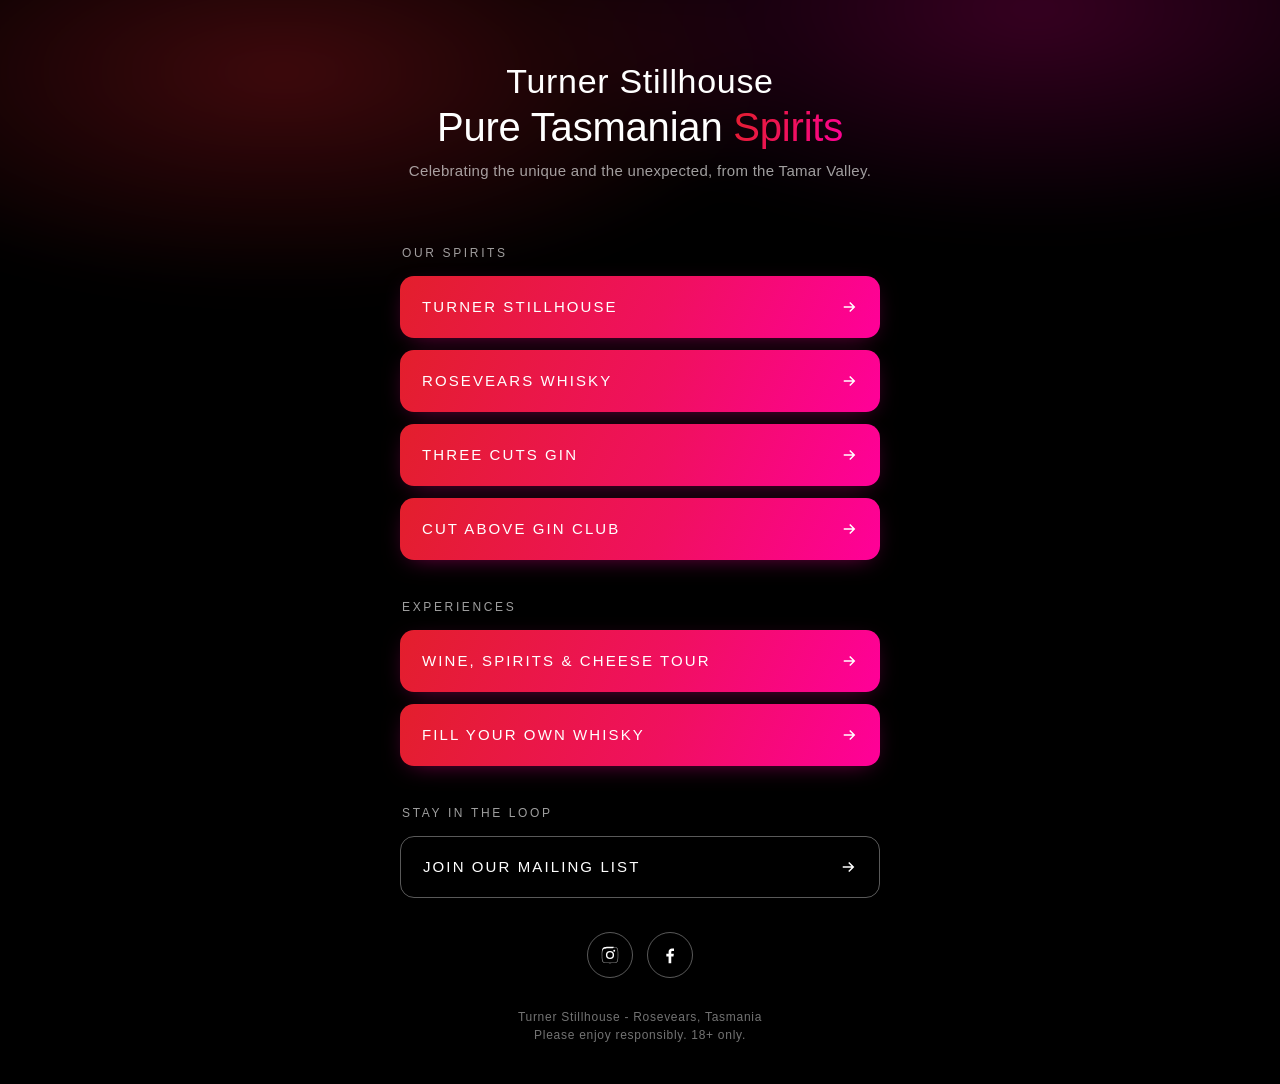
==== index.html @ d6e27c45 "Add Turner Stillhouse links page" ====
<!doctype html>
<html lang="en-AU">
<head>
<meta charset="utf-8">
<meta name="viewport" content="width=device-width, initial-scale=1, viewport-fit=cover">
<title>Turner Stillhouse | Links</title>
<meta name="description" content="Turner Stillhouse - Pure Tasmanian spirits from the Tamar Valley. Rosevears Whisky, Three Cuts Gin, experiences and upcoming events.">
<meta name="theme-color" content="#000000">
<meta property="og:title" content="Turner Stillhouse">
<meta property="og:description" content="Pure Tasmanian spirits that celebrate the unique and the unexpected.">
<link rel="icon" href="https://turnerstillhouse.com/wp-content/uploads/2025/04/logo-header.svg">
<style>
  /* Brand fonts: drop licensed files into /fonts with these names */
  @font-face { font-family: "Coolvetica"; src: local("Coolvetica"), local("Coolvetica Rg"), url("fonts/coolvetica.woff2") format("woff2"); font-weight: 400; font-display: swap; }
  @font-face { font-family: "Brandon"; src: url("fonts/brandon-regular.woff2") format("woff2"); font-weight: 400; font-display: swap; }
  @font-face { font-family: "Brandon"; src: url("fonts/brandon-medium.woff2") format("woff2"); font-weight: 500 700; font-display: swap; }

  :root {
    --black: #000000;
    --red: #e31f2c;
    --pink: #ff0099;
    --white: #ffffff;
    --muted: rgba(255,255,255,.62);
    --line: rgba(255,255,255,.14);
    --grad: linear-gradient(115deg, var(--red) 0%, #f0105f 55%, var(--pink) 100%);
    --head: "Coolvetica", "Helvetica Neue", Helvetica, Arial, sans-serif;
    --body: "Brandon", "Helvetica Neue", Arial, sans-serif;
  }
  * { box-sizing: border-box; margin: 0; padding: 0; }
  html { -webkit-text-size-adjust: 100%; }
  body {
    min-height: 100vh;
    background: var(--black);
    color: var(--white);
    font-family: var(--body);
    font-size: 16px;
    line-height: 1.5;
    -webkit-font-smoothing: antialiased;
    overflow-x: hidden;
  }
  /* soft brand glow behind the header */
  body::before {
    content: ""; position: fixed; inset: -20vh -20vw auto; height: 70vh; z-index: 0; pointer-events: none;
    background:
      radial-gradient(40% 50% at 30% 40%, rgba(227,31,44,.28), transparent 70%),
      radial-gradient(40% 50% at 72% 30%, rgba(255,0,153,.22), transparent 70%);
    filter: blur(20px);
  }
  a { color: inherit; text-decoration: none; }

  .wrap { position: relative; z-index: 1; width: 100%; max-width: 520px; margin: 0 auto; padding: 56px 20px 40px; }

  header { text-align: center; margin-bottom: 36px; }
  .logo { display: block; width: min(260px, 72%); height: auto; margin: 0 auto 28px; }
  .logo-fallback { font-family: var(--head); font-size: 34px; letter-spacing: .02em; }
  h1 {
    font-family: var(--head); font-weight: 400;
    font-size: clamp(30px, 8vw, 40px); line-height: 1.02; letter-spacing: -.005em;
  }
  h1 span { background: var(--grad); -webkit-background-clip: text; background-clip: text; color: transparent; }
  .tag { margin-top: 12px; color: var(--muted); font-size: 15px; letter-spacing: .02em; }

  .links { display: grid; gap: 12px; }

  /* Gradient buttons */
  .btn {
    position: relative; display: flex; align-items: center; justify-content: space-between; gap: 14px;
    min-height: 62px; padding: 14px 22px;
    border-radius: 14px;
    background: var(--grad);
    font-family: var(--body); font-weight: 500; font-size: 15px; letter-spacing: .14em; text-transform: uppercase;
    transition: filter .3s ease, transform .2s ease, box-shadow .3s ease;
    box-shadow: 0 6px 24px -10px rgba(255,0,153,.55);
  }
  .btn small { display: block; font-size: 12px; letter-spacing: .04em; text-transform: none; font-weight: 400; opacity: .85; margin-top: 2px; }
  .btn .arrow { flex: none; width: 18px; height: 18px; transition: transform .25s ease; }
  .btn:hover, .btn:focus-visible { filter: brightness(1.1) saturate(1.05); transform: translateY(-2px); box-shadow: 0 12px 30px -10px rgba(255,0,153,.7); }
  .btn:hover .arrow, .btn:focus-visible .arrow { transform: translateX(4px); }
  .btn:focus-visible { outline: 2px solid var(--white); outline-offset: 3px; }

  /* Outline variant for secondary links */
  .btn.ghost { background: transparent; border: 1px solid rgba(255,255,255,.35); box-shadow: none; }
  .btn.ghost:hover, .btn.ghost:focus-visible { filter: none; background: rgba(255,255,255,.06); border-color: var(--white); }

  .label { margin: 26px 2px 2px; font-size: 12px; letter-spacing: .22em; text-transform: uppercase; color: var(--muted); }

  /* Ticketed events accordion */
  .events { border-radius: 14px; border: 1px solid rgba(255,255,255,.35); overflow: hidden; background: rgba(255,255,255,.03); }
  .events summary {
    list-style: none; cursor: pointer; display: flex; align-items: center; justify-content: space-between; gap: 14px;
    min-height: 62px; padding: 14px 22px;
    font-weight: 500; font-size: 15px; letter-spacing: .14em; text-transform: uppercase;
    transition: background .25s ease;
  }
  .events summary::-webkit-details-marker { display: none; }
  .events summary:hover { background: rgba(255,255,255,.06); }
  .events summary:focus-visible { outline: 2px solid var(--white); outline-offset: -2px; }
  .count {
    display: inline-grid; place-items: center; min-width: 24px; height: 24px; padding: 0 7px; margin-left: 10px;
    border-radius: 99px; background: var(--grad); font-size: 12px; letter-spacing: 0;
  }
  .chev { flex: none; width: 18px; height: 18px; transition: transform .3s ease; }
  .events[open] .chev { transform: rotate(180deg); }
  .event-list { display: grid; gap: 10px; padding: 4px 12px 12px; }
  .event {
    display: grid; grid-template-columns: 58px 1fr auto; align-items: center; gap: 14px;
    padding: 12px; border-radius: 10px; background: rgba(255,255,255,.05);
    transition: background .25s ease, transform .2s ease;
  }
  .event:hover, .event:focus-visible { background: rgba(255,255,255,.1); transform: translateY(-1px); }
  .event:focus-visible { outline: 2px solid var(--white); outline-offset: 2px; }
  .date {
    display: grid; place-items: center; align-content: center; height: 58px; border-radius: 8px;
    background: var(--grad); text-align: center; line-height: 1;
  }
  .date b { font-family: var(--head); font-weight: 400; font-size: 24px; }
  .date i { font-style: normal; font-size: 11px; letter-spacing: .16em; text-transform: uppercase; margin-top: 4px; }
  .event h3 { font-family: var(--head); font-weight: 400; font-size: 18px; line-height: 1.15; }
  .event p { font-size: 13px; color: var(--muted); margin-top: 3px; line-height: 1.35; }
  .event .tix {
    font-size: 11px; font-weight: 500; letter-spacing: .16em; text-transform: uppercase;
    padding: 8px 12px; border-radius: 99px; border: 1px solid rgba(255,255,255,.4); white-space: nowrap;
  }
  .event:hover .tix { background: var(--white); color: var(--black); border-color: var(--white); }

  .social { display: flex; justify-content: center; gap: 14px; margin-top: 34px; }
  .social a {
    display: grid; place-items: center; width: 46px; height: 46px; border-radius: 50%;
    border: 1px solid rgba(255,255,255,.35); transition: background .25s ease, border-color .25s ease;
  }
  .social a:hover, .social a:focus-visible { background: var(--grad); border-color: transparent; }
  .social svg { width: 20px; height: 20px; fill: currentColor; }

  footer { text-align: center; margin-top: 30px; font-size: 12px; color: rgba(255,255,255,.45); letter-spacing: .06em; }

  @media (max-width: 400px) {
    .wrap { padding: 44px 16px 32px; }
    .btn, .events summary { padding: 14px 18px; font-size: 14px; letter-spacing: .12em; }
    .event { grid-template-columns: 52px 1fr; }
    .date { height: 52px; }
    .event .tix { grid-column: 2; justify-self: start; padding: 6px 10px; }
  }
  @media (prefers-reduced-motion: reduce) { * { transition: none !important; } }
</style>
</head>
<body>
<main class="wrap">

  <header>
    <img class="logo" src="https://turnerstillhouse.com/wp-content/uploads/2025/04/logo-header.svg" alt="Turner Stillhouse"
         onerror="this.outerHTML='<div class=&quot;logo-fallback&quot;>Turner Stillhouse</div>'">
    <h1>Pure Tasmanian <span>Spirits</span></h1>
    <p class="tag">Celebrating the unique and the unexpected, from the Tamar Valley.</p>
  </header>

  <nav class="links" aria-label="Turner Stillhouse links">

    <!-- TICKETED EVENTS: add/remove events here. Each hides automatically once its "data-end" time has passed. -->
    <details class="events" id="events">
      <summary>
        <span>Ticketed Events<span class="count" id="event-count">0</span></span>
        <svg class="chev" viewBox="0 0 24 24" fill="none" stroke="currentColor" stroke-width="2" aria-hidden="true"><path d="M6 9l6 6 6-6"/></svg>
      </summary>
      <div class="event-list" id="event-list">

        <a class="event" data-end="2026-11-13T18:30:00+11:00" target="_blank" rel="noopener"
           href="https://www.eventbrite.com.au/e/rosevears-whisky-tasting-cocktails-backspace-bar-melbourne-tickets-2004274150939">
          <span class="date"><b>13</b><i>Nov</i></span>
          <span><h3>Rosevears Whisky Tasting &amp; Cocktails</h3><p>Backspace Bar, Melbourne - 5pm</p></span>
          <span class="tix">Tickets</span>
        </a>

        <a class="event" data-end="2026-11-14T18:30:00+11:00" target="_blank" rel="noopener"
           href="https://tamarvalleywine.com.au/taste-the-tamar">
          <span class="date"><b>14</b><i>Nov</i></span>
          <span><h3>Taste the Tamar</h3><p>Exeter Showgrounds, TAS - 11:30am</p></span>
          <span class="tix">Tickets</span>
        </a>

        <a class="event" data-end="2026-11-15T23:59:00+11:00" target="_blank" rel="noopener"
           href="https://whiskyabbey.au">
          <span class="date"><b>14</b><i>Nov</i></span>
          <span><h3>Whisky Abbey 2026</h3><p>The Timber Yard, Port Melbourne - 14 to 15 Nov</p></span>
          <span class="tix">Tickets</span>
        </a>

        <a class="event" data-end="2026-11-21T21:30:00+11:00" target="_blank" rel="noopener"
           href="https://www.eventbrite.com.au/e/tamar-ridge-x-turner-stillhouse-tickets-2003746611053?utm_id=97760_v0_s00_e0_tv3">
          <span class="date"><b>21</b><i>Nov</i></span>
          <span><h3>Tamar Ridge x Turner Stillhouse Dinner</h3><p>Tamar Ridge Cellar Door, Rosevears - 6pm</p></span>
          <span class="tix">Tickets</span>
        </a>

      </div>
    </details>

    <p class="label">Our Spirits</p>
    <a class="btn" href="https://turnerstillhouse.com/" target="_blank" rel="noopener">
      <span>Turner Stillhouse</span>
      <svg class="arrow" viewBox="0 0 24 24" fill="none" stroke="currentColor" stroke-width="2" aria-hidden="true"><path d="M5 12h14M13 6l6 6-6 6"/></svg>
    </a>
    <a class="btn" href="https://turnerstillhouse.com/our-spirits/rosevears/" target="_blank" rel="noopener">
      <span>Rosevears Whisky</span>
      <svg class="arrow" viewBox="0 0 24 24" fill="none" stroke="currentColor" stroke-width="2" aria-hidden="true"><path d="M5 12h14M13 6l6 6-6 6"/></svg>
    </a>
    <a class="btn" href="https://turnerstillhouse.com/our-spirits/three-cuts-gin-vodka/" target="_blank" rel="noopener">
      <span>Three Cuts Gin</span>
      <svg class="arrow" viewBox="0 0 24 24" fill="none" stroke="currentColor" stroke-width="2" aria-hidden="true"><path d="M5 12h14M13 6l6 6-6 6"/></svg>
    </a>
    <a class="btn" href="https://turnerstillhouse.com/cut-above-gin-club/" target="_blank" rel="noopener">
      <span>Cut Above Gin Club</span>
      <svg class="arrow" viewBox="0 0 24 24" fill="none" stroke="currentColor" stroke-width="2" aria-hidden="true"><path d="M5 12h14M13 6l6 6-6 6"/></svg>
    </a>

    <p class="label">Experiences</p>
    <a class="btn" href="https://tamarridge.rezdy.com/596770/wine-spirit-cheese-tour" target="_blank" rel="noopener">
      <span>Wine, Spirits &amp; Cheese Tour</span>
      <svg class="arrow" viewBox="0 0 24 24" fill="none" stroke="currentColor" stroke-width="2" aria-hidden="true"><path d="M5 12h14M13 6l6 6-6 6"/></svg>
    </a>
    <a class="btn" href="https://turnerstillhouse.com/shop/experience/fill-your-own-whisky-experience/" target="_blank" rel="noopener">
      <span>Fill Your Own Whisky</span>
      <svg class="arrow" viewBox="0 0 24 24" fill="none" stroke="currentColor" stroke-width="2" aria-hidden="true"><path d="M5 12h14M13 6l6 6-6 6"/></svg>
    </a>

    <p class="label">Stay in the Loop</p>
    <a class="btn ghost" href="https://turnerstillhouse.com/subscribe-2/" target="_blank" rel="noopener">
      <span>Join our Mailing List</span>
      <svg class="arrow" viewBox="0 0 24 24" fill="none" stroke="currentColor" stroke-width="2" aria-hidden="true"><path d="M5 12h14M13 6l6 6-6 6"/></svg>
    </a>
  </nav>

  <div class="social">
    <a href="https://www.instagram.com/turnerstillhouse" target="_blank" rel="noopener" aria-label="Instagram">
      <svg viewBox="0 0 24 24" aria-hidden="true"><path d="M12 2.2c3.2 0 3.6 0 4.8.1 1.2.1 1.8.2 2.2.4.6.2 1 .5 1.4.9.4.4.7.8.9 1.4.2.4.4 1 .4 2.2.1 1.3.1 1.6.1 4.8s0 3.6-.1 4.8c-.1 1.2-.2 1.8-.4 2.2-.2.6-.5 1-.9 1.4-.4.4-.8.7-1.4.9-.4.2-1 .4-2.2.4-1.3.1-1.6.1-4.8.1s-3.6 0-4.8-.1c-1.2-.1-1.8-.2-2.2-.4-.6-.2-1-.5-1.4-.9-.4-.4-.7-.8-.9-1.4-.2-.4-.4-1-.4-2.2C2.2 15.6 2.2 15.2 2.2 12s0-3.6.1-4.8c.1-1.2.2-1.8.4-2.2.2-.6.5-1 .9-1.4.4-.4.8-.7 1.4-.9.4-.2 1-.4 2.2-.4C8.4 2.2 8.8 2.2 12 2.2zm0 1.8c-3.1 0-3.5 0-4.7.1-1.1.1-1.7.2-2.1.4-.5.2-.9.4-1.3.8-.4.4-.6.8-.8 1.3-.2.4-.3 1-.4 2.1C2.6 9.9 2.6 10.3 2.6 12s0 3.5.1 4.7c.1 1.1.2 1.7.4 2.1.2.5.4.9.8 1.3.4.4.8.6 1.3.8.4.2 1 .3 2.1.4 1.2.1 1.6.1 4.7.1s3.5 0 4.7-.1c1.1-.1 1.7-.2 2.1-.4.5-.2.9-.4 1.3-.8.4-.4.6-.8.8-1.3.2-.4.3-1 .4-2.1.1-1.2.1-1.6.1-4.7s0-3.5-.1-4.7c-.1-1.1-.2-1.7-.4-2.1-.2-.5-.4-.9-.8-1.3-.4-.4-.8-.6-1.3-.8-.4-.2-1-.3-2.1-.4C15.5 4 15.1 4 12 4zm0 3.1a4.9 4.9 0 110 9.8 4.9 4.9 0 010-9.8zm0 8.1a3.2 3.2 0 100-6.4 3.2 3.2 0 000 6.4zm6.2-8.3a1.1 1.1 0 11-2.3 0 1.1 1.1 0 012.3 0z"/></svg>
    </a>
    <a href="https://www.facebook.com/turnerstillhouse" target="_blank" rel="noopener" aria-label="Facebook">
      <svg viewBox="0 0 24 24" aria-hidden="true"><path d="M13.5 21.9v-8.1h2.7l.4-3.2h-3.1V8.6c0-.9.3-1.5 1.6-1.5h1.7V4.2c-.3 0-1.3-.1-2.4-.1-2.4 0-4.1 1.5-4.1 4.2v2.3H7.6v3.2h2.7v8.1h3.2z"/></svg>
    </a>
  </div>

  <footer>Turner Stillhouse - Rosevears, Tasmania<br>Please enjoy responsibly. 18+ only.</footer>
</main>

<script>
  // Hide events once they've finished; hide the whole accordion if nothing is upcoming.
  (function () {
    var now = Date.now();
    var list = document.getElementById('event-list');
    var events = Array.prototype.slice.call(list.querySelectorAll('.event'));
    var live = events.filter(function (el) {
      var end = Date.parse(el.getAttribute('data-end'));
      if (!isNaN(end) && end < now) { el.remove(); return false; }
      return true;
    });
    live.sort(function (a, b) { return Date.parse(a.dataset.end) - Date.parse(b.dataset.end); })
        .forEach(function (el) { list.appendChild(el); });
    document.getElementById('event-count').textContent = live.length;
    if (!live.length) document.getElementById('events').remove();
  })();
</script>
</body>
</html>
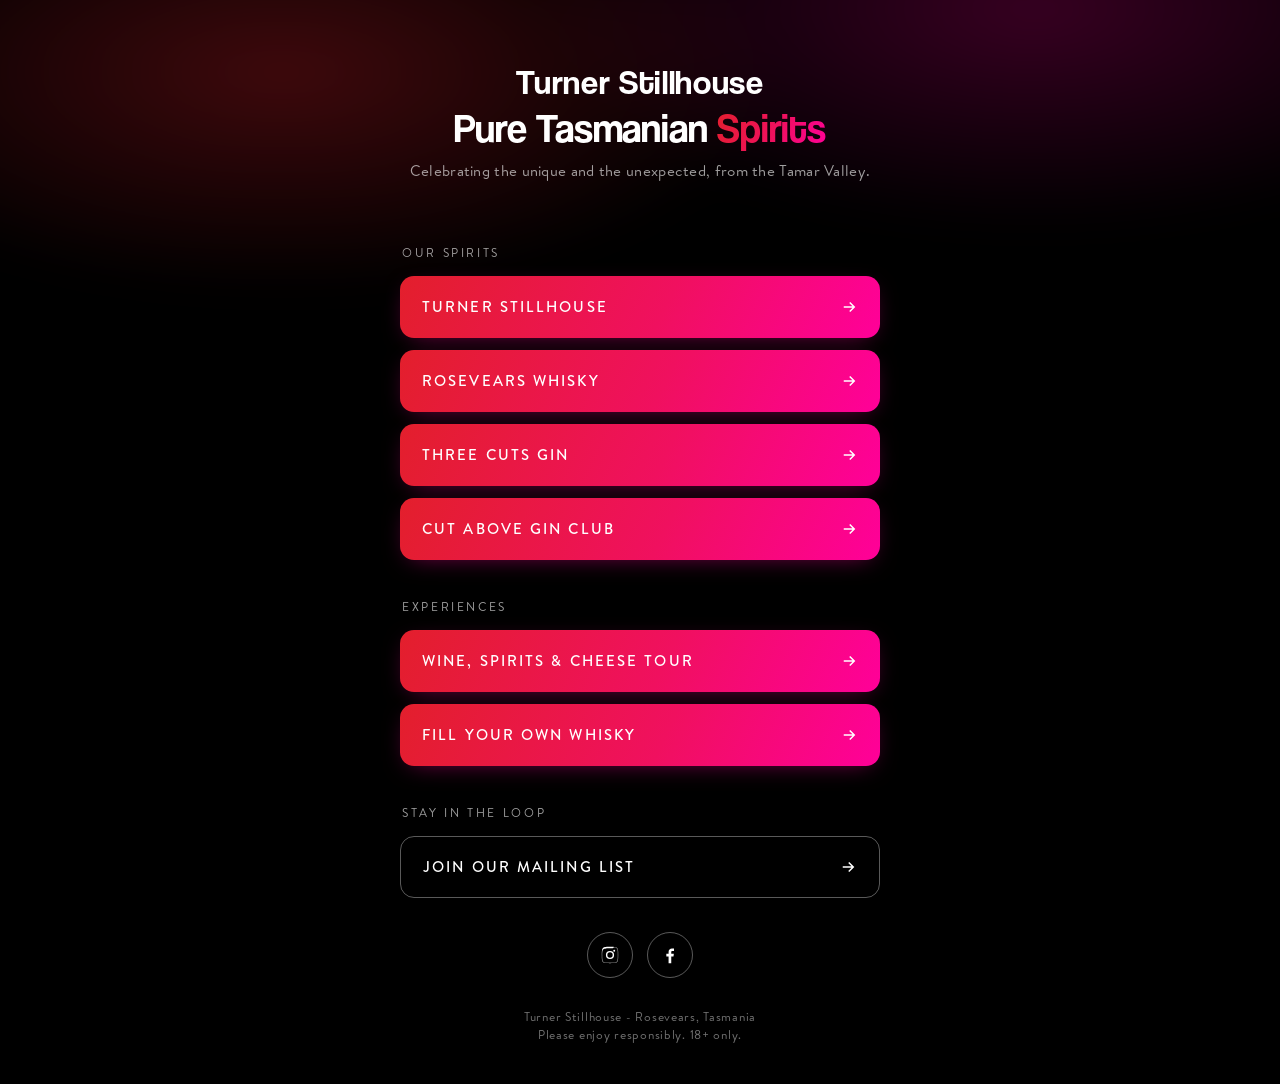
==== commit aba3d98d: "Add Black Friday Spend & Save section" ====
--- a/index.html
+++ b/index.html
@@ -123,6 +123,27 @@
   }
   .event:hover .tix { background: var(--white); color: var(--black); border-color: var(--white); }
 
+  /* Promo box (date-limited) */
+  .promo { border-radius: 14px; border: 1px solid rgba(255,255,255,.35); background: rgba(255,255,255,.03); padding: 24px 22px 22px; }
+  .promo[hidden] { display: none; }
+  .promo .kicker { font-size: 12px; letter-spacing: .22em; text-transform: uppercase; color: var(--muted); }
+  .promo h2 { font-family: var(--head); font-weight: 400; font-size: clamp(30px, 8vw, 38px); line-height: 1; margin-top: 8px; }
+  .promo h2 span { background: var(--grad); -webkit-background-clip: text; background-clip: text; color: transparent; }
+  .promo .lede { margin-top: 10px; font-size: 15px; color: rgba(255,255,255,.85); }
+  .tiers { list-style: none; display: grid; gap: 8px; margin-top: 16px; }
+  .tiers li { display: flex; align-items: center; justify-content: space-between; gap: 12px; padding: 12px 14px; border-radius: 10px; background: rgba(255,255,255,.05); font-size: 15px; letter-spacing: .04em; }
+  .tiers li b { font-family: var(--head); font-weight: 400; font-size: 22px; line-height: 1; background: var(--grad); -webkit-background-clip: text; background-clip: text; color: transparent; }
+  .promo .note { margin-top: 12px; font-size: 14px; }
+  .code { display: flex; align-items: center; justify-content: space-between; gap: 12px; margin-top: 16px; padding: 10px 10px 10px 16px; border-radius: 10px; border: 1px dashed rgba(255,255,255,.45); }
+  .code span { font-size: 12px; letter-spacing: .18em; text-transform: uppercase; color: var(--muted); }
+  .code strong { display: block; font-family: var(--head); font-weight: 400; font-size: 24px; letter-spacing: .06em; color: var(--white); }
+  .copy { flex: none; cursor: pointer; border: 0; border-radius: 99px; padding: 10px 16px; background: var(--white); color: var(--black); font-family: var(--body); font-weight: 500; font-size: 12px; letter-spacing: .16em; text-transform: uppercase; transition: filter .2s ease; }
+  .copy:hover { filter: brightness(.9); }
+  .copy:focus-visible { outline: 2px solid var(--white); outline-offset: 3px; }
+  .promo .btn { margin-top: 14px; }
+  .promo .fine { margin-top: 14px; font-size: 12px; line-height: 1.45; color: rgba(255,255,255,.5); }
+  .promo .sign { margin-top: 12px; font-size: 14px; font-style: italic; color: rgba(255,255,255,.75); }
+
   .social { display: flex; justify-content: center; gap: 14px; margin-top: 34px; }
   .social a {
     display: grid; place-items: center; width: 46px; height: 46px; border-radius: 50%;
@@ -193,6 +214,29 @@
 
       </div>
     </details>
+
+    <!-- BLACK FRIDAY: shows from data-start, hides after data-end (Melbourne/Hobart time) -->
+    <section class="promo" id="promo-bf" data-start="2026-11-12T09:00:00+11:00" data-end="2026-11-30T23:59:59+11:00" hidden aria-labelledby="bf-title">
+      <p class="kicker">Black Friday</p>
+      <h2 id="bf-title">Spend &amp; <span>Save</span></h2>
+      <p class="lede">Spend more, save more on Three Cuts Gin, Rosevears Whisky, gifts and merch:</p>
+      <ul class="tiers">
+        <li>Spend $100 <b>15% off</b></li>
+        <li>Spend $200 <b>20% off</b></li>
+        <li>Spend $300 <b>25% off</b></li>
+      </ul>
+      <p class="note">Free delivery on all orders over $100.</p>
+      <div class="code">
+        <div><span>Use code at checkout</span><strong>BLK2026</strong></div>
+        <button class="copy" type="button" data-code="BLK2026">Copy</button>
+      </div>
+      <a class="btn" href="https://turnerstillhouse.com/shop/" target="_blank" rel="noopener">
+        <span>Shop the Sale</span>
+        <svg class="arrow" viewBox="0 0 24 24" fill="none" stroke="currentColor" stroke-width="2" aria-hidden="true"><path d="M5 12h14M13 6l6 6-6 6"/></svg>
+      </a>
+      <p class="fine">Excludes Rosevears Single Apera Cask Matured Single Malt, Gin Club Membership, Gift Cards, and Tours &amp; Tastings.</p>
+      <p class="sign">Grain to glass, Tamar Valley made, now with a little extra incentive to stock the bar.</p>
+    </section>
 
     <p class="label">Our Spirits</p>
     <a class="btn" href="https://turnerstillhouse.com/" target="_blank" rel="noopener">
@@ -258,5 +302,21 @@
     if (!live.length) document.getElementById('events').remove();
   })();
 </script>
+<script>
+  // Date-limited promos: show between data-start and data-end.
+  (function () {
+    var now = Date.now();
+    document.querySelectorAll('.promo[data-start]').forEach(function (el) {
+      var start = Date.parse(el.dataset.start), end = Date.parse(el.dataset.end);
+      if (now >= start && now <= end) el.hidden = false; else el.remove();
+    });
+    document.querySelectorAll('.copy').forEach(function (b) {
+      b.addEventListener('click', function () {
+        var done = function () { b.textContent = 'Copied'; setTimeout(function () { b.textContent = 'Copy'; }, 1800); };
+        if (navigator.clipboard) navigator.clipboard.writeText(b.dataset.code).then(done, done); else done();
+      });
+    });
+  })();
+</script>
 </body>
 </html>
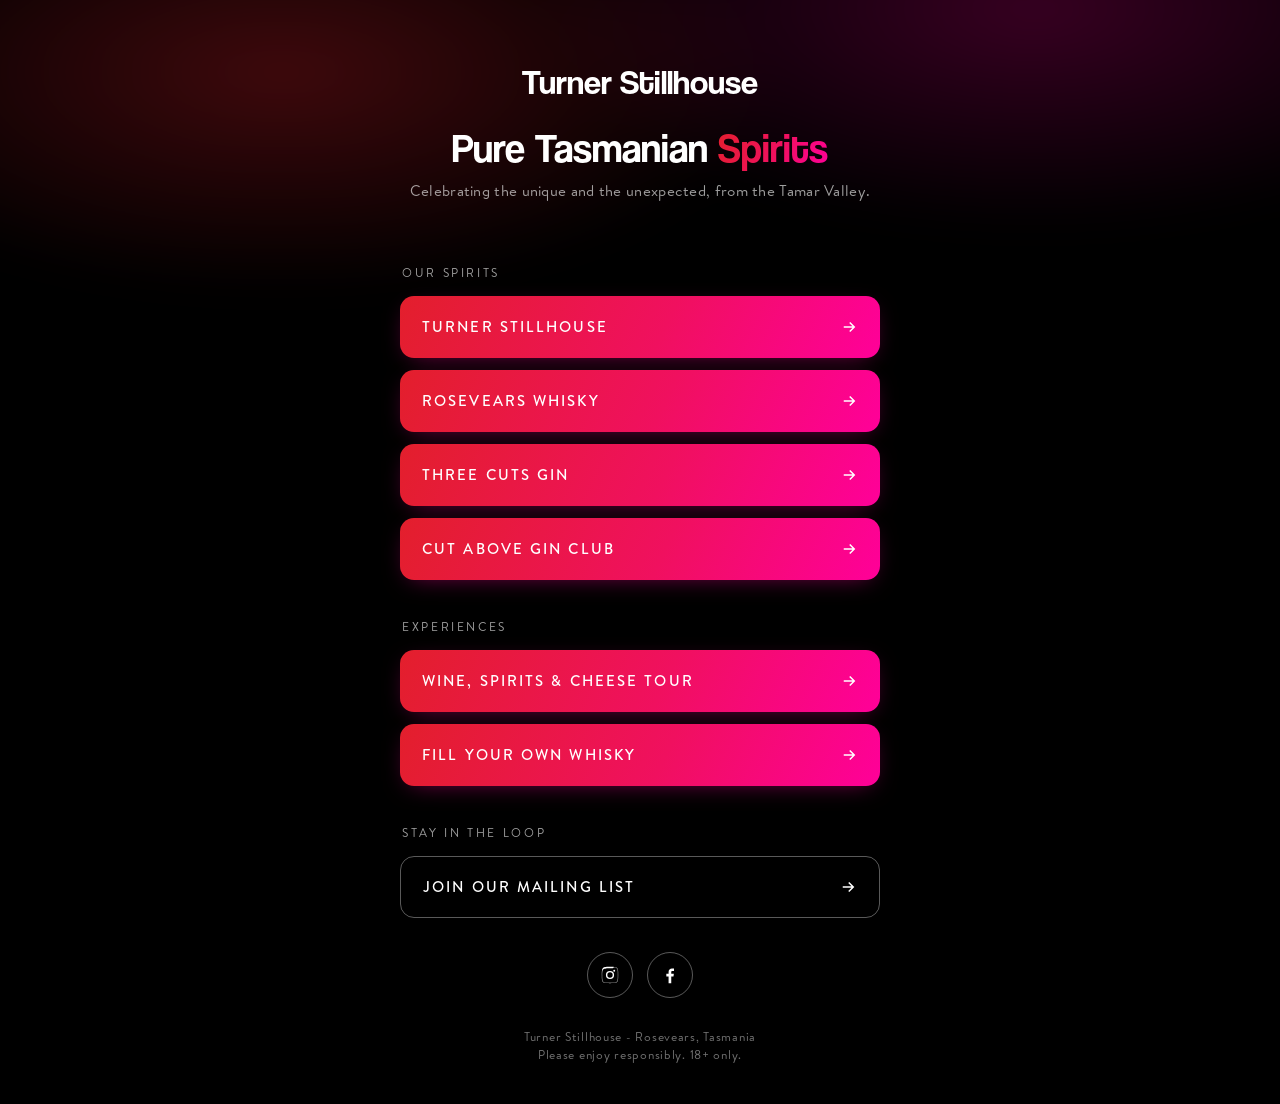
==== commit e6774759: "Main page uses shared events and promos" ====
--- a/index.html
+++ b/index.html
@@ -9,314 +9,67 @@
 <meta property="og:title" content="Turner Stillhouse">
 <meta property="og:description" content="Pure Tasmanian spirits that celebrate the unique and the unexpected.">
 <link rel="icon" href="https://turnerstillhouse.com/wp-content/uploads/2025/04/logo-header.svg">
+<link rel="stylesheet" href="shared/hub.css">
 <style>
-  /* Brand fonts: drop licensed files into /fonts with these names */
   @font-face { font-family: "Coolvetica"; src: local("Coolvetica"), local("Coolvetica Rg"), url("fonts/coolvetica.woff2") format("woff2"); font-weight: 400; font-display: swap; }
   @font-face { font-family: "Brandon"; src: url("fonts/brandon-regular.woff2") format("woff2"); font-weight: 400; font-display: swap; }
   @font-face { font-family: "Brandon"; src: url("fonts/brandon-medium.woff2") format("woff2"); font-weight: 500 700; font-display: swap; }
-
   :root {
-    --black: #000000;
-    --red: #e31f2c;
-    --pink: #ff0099;
-    --white: #ffffff;
+    --bg: #000000; --fg: #ffffff;
     --muted: rgba(255,255,255,.62);
-    --line: rgba(255,255,255,.14);
-    --grad: linear-gradient(115deg, var(--red) 0%, #f0105f 55%, var(--pink) 100%);
+    --line: rgba(255,255,255,.35);
+    --card: rgba(255,255,255,.05); --card-hover: rgba(255,255,255,.1);
+    --grad: linear-gradient(115deg, #e31f2c 0%, #f0105f 55%, #ff0099 100%);
+    --accent-grad: var(--grad);
+    --btn-fg: #ffffff; --btn-shadow: 0 6px 24px -10px rgba(255,0,153,.55);
+    --chip-bg: var(--grad); --chip-fg: #ffffff;
     --head: "Coolvetica", "Helvetica Neue", Helvetica, Arial, sans-serif;
     --body: "Brandon", "Helvetica Neue", Arial, sans-serif;
   }
-  * { box-sizing: border-box; margin: 0; padding: 0; }
-  html { -webkit-text-size-adjust: 100%; }
-  body {
-    min-height: 100vh;
-    background: var(--black);
-    color: var(--white);
-    font-family: var(--body);
-    font-size: 16px;
-    line-height: 1.5;
-    -webkit-font-smoothing: antialiased;
-    overflow-x: hidden;
-  }
-  /* soft brand glow behind the header */
   body::before {
     content: ""; position: fixed; inset: -20vh -20vw auto; height: 70vh; z-index: 0; pointer-events: none;
-    background:
-      radial-gradient(40% 50% at 30% 40%, rgba(227,31,44,.28), transparent 70%),
-      radial-gradient(40% 50% at 72% 30%, rgba(255,0,153,.22), transparent 70%);
+    background: radial-gradient(40% 50% at 30% 40%, rgba(227,31,44,.28), transparent 70%), radial-gradient(40% 50% at 72% 30%, rgba(255,0,153,.22), transparent 70%);
     filter: blur(20px);
   }
-  a { color: inherit; text-decoration: none; }
-
-  .wrap { position: relative; z-index: 1; width: 100%; max-width: 520px; margin: 0 auto; padding: 56px 20px 40px; }
-
-  header { text-align: center; margin-bottom: 36px; }
-  .logo { display: block; width: min(260px, 72%); height: auto; margin: 0 auto 28px; }
-  .logo-fallback { font-family: var(--head); font-size: 34px; letter-spacing: .02em; }
-  h1 {
-    font-family: var(--head); font-weight: 400;
-    font-size: clamp(30px, 8vw, 40px); line-height: 1.02; letter-spacing: -.005em;
-  }
-  h1 span { background: var(--grad); -webkit-background-clip: text; background-clip: text; color: transparent; }
-  .tag { margin-top: 12px; color: var(--muted); font-size: 15px; letter-spacing: .02em; }
-
-  .links { display: grid; gap: 12px; }
-
-  /* Gradient buttons */
-  .btn {
-    position: relative; display: flex; align-items: center; justify-content: space-between; gap: 14px;
-    min-height: 62px; padding: 14px 22px;
-    border-radius: 14px;
-    background: var(--grad);
-    font-family: var(--body); font-weight: 500; font-size: 15px; letter-spacing: .14em; text-transform: uppercase;
-    transition: filter .3s ease, transform .2s ease, box-shadow .3s ease;
-    box-shadow: 0 6px 24px -10px rgba(255,0,153,.55);
-  }
-  .btn small { display: block; font-size: 12px; letter-spacing: .04em; text-transform: none; font-weight: 400; opacity: .85; margin-top: 2px; }
-  .btn .arrow { flex: none; width: 18px; height: 18px; transition: transform .25s ease; }
-  .btn:hover, .btn:focus-visible { filter: brightness(1.1) saturate(1.05); transform: translateY(-2px); box-shadow: 0 12px 30px -10px rgba(255,0,153,.7); }
-  .btn:hover .arrow, .btn:focus-visible .arrow { transform: translateX(4px); }
-  .btn:focus-visible { outline: 2px solid var(--white); outline-offset: 3px; }
-
-  /* Outline variant for secondary links */
-  .btn.ghost { background: transparent; border: 1px solid rgba(255,255,255,.35); box-shadow: none; }
-  .btn.ghost:hover, .btn.ghost:focus-visible { filter: none; background: rgba(255,255,255,.06); border-color: var(--white); }
-
-  .label { margin: 26px 2px 2px; font-size: 12px; letter-spacing: .22em; text-transform: uppercase; color: var(--muted); }
-
-  /* Ticketed events accordion */
-  .events { border-radius: 14px; border: 1px solid rgba(255,255,255,.35); overflow: hidden; background: rgba(255,255,255,.03); }
-  .events summary {
-    list-style: none; cursor: pointer; display: flex; align-items: center; justify-content: space-between; gap: 14px;
-    min-height: 62px; padding: 14px 22px;
-    font-weight: 500; font-size: 15px; letter-spacing: .14em; text-transform: uppercase;
-    transition: background .25s ease;
-  }
-  .events summary::-webkit-details-marker { display: none; }
-  .events summary:hover { background: rgba(255,255,255,.06); }
-  .events summary:focus-visible { outline: 2px solid var(--white); outline-offset: -2px; }
-  .count {
-    display: inline-grid; place-items: center; min-width: 24px; height: 24px; padding: 0 7px; margin-left: 10px;
-    border-radius: 99px; background: var(--grad); font-size: 12px; letter-spacing: 0;
-  }
-  .chev { flex: none; width: 18px; height: 18px; transition: transform .3s ease; }
-  .events[open] .chev { transform: rotate(180deg); }
-  .event-list { display: grid; gap: 10px; padding: 4px 12px 12px; }
-  .event {
-    display: grid; grid-template-columns: 58px 1fr auto; align-items: center; gap: 14px;
-    padding: 12px; border-radius: 10px; background: rgba(255,255,255,.05);
-    transition: background .25s ease, transform .2s ease;
-  }
-  .event:hover, .event:focus-visible { background: rgba(255,255,255,.1); transform: translateY(-1px); }
-  .event:focus-visible { outline: 2px solid var(--white); outline-offset: 2px; }
-  .date {
-    display: grid; place-items: center; align-content: center; height: 58px; border-radius: 8px;
-    background: var(--grad); text-align: center; line-height: 1;
-  }
-  .date b { font-family: var(--head); font-weight: 400; font-size: 24px; }
-  .date i { font-style: normal; font-size: 11px; letter-spacing: .16em; text-transform: uppercase; margin-top: 4px; }
-  .event h3 { font-family: var(--head); font-weight: 400; font-size: 18px; line-height: 1.15; }
-  .event p { font-size: 13px; color: var(--muted); margin-top: 3px; line-height: 1.35; }
-  .event .tix {
-    font-size: 11px; font-weight: 500; letter-spacing: .16em; text-transform: uppercase;
-    padding: 8px 12px; border-radius: 99px; border: 1px solid rgba(255,255,255,.4); white-space: nowrap;
-  }
-  .event:hover .tix { background: var(--white); color: var(--black); border-color: var(--white); }
-
-  /* Promo box (date-limited) */
-  .promo { border-radius: 14px; border: 1px solid rgba(255,255,255,.35); background: rgba(255,255,255,.03); padding: 24px 22px 22px; }
-  .promo[hidden] { display: none; }
-  .promo .kicker { font-size: 12px; letter-spacing: .22em; text-transform: uppercase; color: var(--muted); }
-  .promo h2 { font-family: var(--head); font-weight: 400; font-size: clamp(30px, 8vw, 38px); line-height: 1; margin-top: 8px; }
-  .promo h2 span { background: var(--grad); -webkit-background-clip: text; background-clip: text; color: transparent; }
-  .promo .lede { margin-top: 10px; font-size: 15px; color: rgba(255,255,255,.85); }
-  .tiers { list-style: none; display: grid; gap: 8px; margin-top: 16px; }
-  .tiers li { display: flex; align-items: center; justify-content: space-between; gap: 12px; padding: 12px 14px; border-radius: 10px; background: rgba(255,255,255,.05); font-size: 15px; letter-spacing: .04em; }
-  .tiers li b { font-family: var(--head); font-weight: 400; font-size: 22px; line-height: 1; background: var(--grad); -webkit-background-clip: text; background-clip: text; color: transparent; }
-  .promo .note { margin-top: 12px; font-size: 14px; }
-  .code { display: flex; align-items: center; justify-content: space-between; gap: 12px; margin-top: 16px; padding: 10px 10px 10px 16px; border-radius: 10px; border: 1px dashed rgba(255,255,255,.45); }
-  .code span { font-size: 12px; letter-spacing: .18em; text-transform: uppercase; color: var(--muted); }
-  .code strong { display: block; font-family: var(--head); font-weight: 400; font-size: 24px; letter-spacing: .06em; color: var(--white); }
-  .copy { flex: none; cursor: pointer; border: 0; border-radius: 99px; padding: 10px 16px; background: var(--white); color: var(--black); font-family: var(--body); font-weight: 500; font-size: 12px; letter-spacing: .16em; text-transform: uppercase; transition: filter .2s ease; }
-  .copy:hover { filter: brightness(.9); }
-  .copy:focus-visible { outline: 2px solid var(--white); outline-offset: 3px; }
-  .promo .btn { margin-top: 14px; }
-  .promo .fine { margin-top: 14px; font-size: 12px; line-height: 1.45; color: rgba(255,255,255,.5); }
-  .promo .sign { margin-top: 12px; font-size: 14px; font-style: italic; color: rgba(255,255,255,.75); }
-
-  .social { display: flex; justify-content: center; gap: 14px; margin-top: 34px; }
-  .social a {
-    display: grid; place-items: center; width: 46px; height: 46px; border-radius: 50%;
-    border: 1px solid rgba(255,255,255,.35); transition: background .25s ease, border-color .25s ease;
-  }
-  .social a:hover, .social a:focus-visible { background: var(--grad); border-color: transparent; }
-  .social svg { width: 20px; height: 20px; fill: currentColor; }
-
-  footer { text-align: center; margin-top: 30px; font-size: 12px; color: rgba(255,255,255,.45); letter-spacing: .06em; }
-
-  @media (max-width: 400px) {
-    .wrap { padding: 44px 16px 32px; }
-    .btn, .events summary { padding: 14px 18px; font-size: 14px; letter-spacing: .12em; }
-    .event { grid-template-columns: 52px 1fr; }
-    .date { height: 52px; }
-    .event .tix { grid-column: 2; justify-self: start; padding: 6px 10px; }
-  }
-  @media (prefers-reduced-motion: reduce) { * { transition: none !important; } }
+  .logo { width: min(260px, 72%); }
+  footer { color: rgba(255,255,255,.45); }
 </style>
 </head>
 <body>
 <main class="wrap">
-
   <header>
     <img class="logo" src="https://turnerstillhouse.com/wp-content/uploads/2025/04/logo-header.svg" alt="Turner Stillhouse"
          onerror="this.outerHTML='<div class=&quot;logo-fallback&quot;>Turner Stillhouse</div>'">
-    <h1>Pure Tasmanian <span>Spirits</span></h1>
+    <h1>Pure Tasmanian <span class="hl">Spirits</span></h1>
     <p class="tag">Celebrating the unique and the unexpected, from the Tamar Valley.</p>
   </header>
 
   <nav class="links" aria-label="Turner Stillhouse links">
-
-    <!-- TICKETED EVENTS: add/remove events here. Each hides automatically once its "data-end" time has passed. -->
-    <details class="events" id="events">
-      <summary>
-        <span>Ticketed Events<span class="count" id="event-count">0</span></span>
-        <svg class="chev" viewBox="0 0 24 24" fill="none" stroke="currentColor" stroke-width="2" aria-hidden="true"><path d="M6 9l6 6 6-6"/></svg>
-      </summary>
-      <div class="event-list" id="event-list">
-
-        <a class="event" data-end="2026-11-13T18:30:00+11:00" target="_blank" rel="noopener"
-           href="https://www.eventbrite.com.au/e/rosevears-whisky-tasting-cocktails-backspace-bar-melbourne-tickets-2004274150939">
-          <span class="date"><b>13</b><i>Nov</i></span>
-          <span><h3>Rosevears Whisky Tasting &amp; Cocktails</h3><p>Backspace Bar, Melbourne - 5pm</p></span>
-          <span class="tix">Tickets</span>
-        </a>
-
-        <a class="event" data-end="2026-11-14T18:30:00+11:00" target="_blank" rel="noopener"
-           href="https://tamarvalleywine.com.au/taste-the-tamar">
-          <span class="date"><b>14</b><i>Nov</i></span>
-          <span><h3>Taste the Tamar</h3><p>Exeter Showgrounds, TAS - 11:30am</p></span>
-          <span class="tix">Tickets</span>
-        </a>
-
-        <a class="event" data-end="2026-11-15T23:59:00+11:00" target="_blank" rel="noopener"
-           href="https://whiskyabbey.au">
-          <span class="date"><b>14</b><i>Nov</i></span>
-          <span><h3>Whisky Abbey 2026</h3><p>The Timber Yard, Port Melbourne - 14 to 15 Nov</p></span>
-          <span class="tix">Tickets</span>
-        </a>
-
-        <a class="event" data-end="2026-11-21T21:30:00+11:00" target="_blank" rel="noopener"
-           href="https://www.eventbrite.com.au/e/tamar-ridge-x-turner-stillhouse-tickets-2003746611053?utm_id=97760_v0_s00_e0_tv3">
-          <span class="date"><b>21</b><i>Nov</i></span>
-          <span><h3>Tamar Ridge x Turner Stillhouse Dinner</h3><p>Tamar Ridge Cellar Door, Rosevears - 6pm</p></span>
-          <span class="tix">Tickets</span>
-        </a>
-
-      </div>
-    </details>
-
-    <!-- BLACK FRIDAY: shows from data-start, hides after data-end (Melbourne/Hobart time) -->
-    <section class="promo" id="promo-bf" data-start="2026-11-12T09:00:00+11:00" data-end="2026-11-30T23:59:59+11:00" hidden aria-labelledby="bf-title">
-      <p class="kicker">Black Friday</p>
-      <h2 id="bf-title">Spend &amp; <span>Save</span></h2>
-      <p class="lede">Spend more, save more on Three Cuts Gin, Rosevears Whisky, gifts and merch:</p>
-      <ul class="tiers">
-        <li>Spend $100 <b>15% off</b></li>
-        <li>Spend $200 <b>20% off</b></li>
-        <li>Spend $300 <b>25% off</b></li>
-      </ul>
-      <p class="note">Free delivery on all orders over $100.</p>
-      <div class="code">
-        <div><span>Use code at checkout</span><strong>BLK2026</strong></div>
-        <button class="copy" type="button" data-code="BLK2026">Copy</button>
-      </div>
-      <a class="btn" href="https://turnerstillhouse.com/shop/" target="_blank" rel="noopener">
-        <span>Shop the Sale</span>
-        <svg class="arrow" viewBox="0 0 24 24" fill="none" stroke="currentColor" stroke-width="2" aria-hidden="true"><path d="M5 12h14M13 6l6 6-6 6"/></svg>
-      </a>
-      <p class="fine">Excludes Rosevears Single Apera Cask Matured Single Malt, Gin Club Membership, Gift Cards, and Tours &amp; Tastings.</p>
-      <p class="sign">Grain to glass, Tamar Valley made, now with a little extra incentive to stock the bar.</p>
-    </section>
+    <!-- Events + promos come from shared/hub.js -->
+    <div data-hub="events" data-title="Ticketed Events"></div>
+    <div data-hub="promos"></div>
 
     <p class="label">Our Spirits</p>
-    <a class="btn" href="https://turnerstillhouse.com/" target="_blank" rel="noopener">
-      <span>Turner Stillhouse</span>
-      <svg class="arrow" viewBox="0 0 24 24" fill="none" stroke="currentColor" stroke-width="2" aria-hidden="true"><path d="M5 12h14M13 6l6 6-6 6"/></svg>
-    </a>
-    <a class="btn" href="https://turnerstillhouse.com/our-spirits/rosevears/" target="_blank" rel="noopener">
-      <span>Rosevears Whisky</span>
-      <svg class="arrow" viewBox="0 0 24 24" fill="none" stroke="currentColor" stroke-width="2" aria-hidden="true"><path d="M5 12h14M13 6l6 6-6 6"/></svg>
-    </a>
-    <a class="btn" href="https://turnerstillhouse.com/our-spirits/three-cuts-gin-vodka/" target="_blank" rel="noopener">
-      <span>Three Cuts Gin</span>
-      <svg class="arrow" viewBox="0 0 24 24" fill="none" stroke="currentColor" stroke-width="2" aria-hidden="true"><path d="M5 12h14M13 6l6 6-6 6"/></svg>
-    </a>
-    <a class="btn" href="https://turnerstillhouse.com/cut-above-gin-club/" target="_blank" rel="noopener">
-      <span>Cut Above Gin Club</span>
-      <svg class="arrow" viewBox="0 0 24 24" fill="none" stroke="currentColor" stroke-width="2" aria-hidden="true"><path d="M5 12h14M13 6l6 6-6 6"/></svg>
-    </a>
+    <a class="btn" href="https://turnerstillhouse.com/" target="_blank" rel="noopener"><span>Turner Stillhouse</span><svg class="arrow" viewBox="0 0 24 24" fill="none" stroke="currentColor" stroke-width="2" aria-hidden="true"><path d="M5 12h14M13 6l6 6-6 6"/></svg></a>
+    <a class="btn" href="https://turnerstillhouse.com/our-spirits/rosevears/" target="_blank" rel="noopener"><span>Rosevears Whisky</span><svg class="arrow" viewBox="0 0 24 24" fill="none" stroke="currentColor" stroke-width="2" aria-hidden="true"><path d="M5 12h14M13 6l6 6-6 6"/></svg></a>
+    <a class="btn" href="https://turnerstillhouse.com/our-spirits/three-cuts-gin-vodka/" target="_blank" rel="noopener"><span>Three Cuts Gin</span><svg class="arrow" viewBox="0 0 24 24" fill="none" stroke="currentColor" stroke-width="2" aria-hidden="true"><path d="M5 12h14M13 6l6 6-6 6"/></svg></a>
+    <a class="btn" href="https://turnerstillhouse.com/cut-above-gin-club/" target="_blank" rel="noopener"><span>Cut Above Gin Club</span><svg class="arrow" viewBox="0 0 24 24" fill="none" stroke="currentColor" stroke-width="2" aria-hidden="true"><path d="M5 12h14M13 6l6 6-6 6"/></svg></a>
 
     <p class="label">Experiences</p>
-    <a class="btn" href="https://tamarridge.rezdy.com/596770/wine-spirit-cheese-tour" target="_blank" rel="noopener">
-      <span>Wine, Spirits &amp; Cheese Tour</span>
-      <svg class="arrow" viewBox="0 0 24 24" fill="none" stroke="currentColor" stroke-width="2" aria-hidden="true"><path d="M5 12h14M13 6l6 6-6 6"/></svg>
-    </a>
-    <a class="btn" href="https://turnerstillhouse.com/shop/experience/fill-your-own-whisky-experience/" target="_blank" rel="noopener">
-      <span>Fill Your Own Whisky</span>
-      <svg class="arrow" viewBox="0 0 24 24" fill="none" stroke="currentColor" stroke-width="2" aria-hidden="true"><path d="M5 12h14M13 6l6 6-6 6"/></svg>
-    </a>
+    <a class="btn" href="https://tamarridge.rezdy.com/596770/wine-spirit-cheese-tour" target="_blank" rel="noopener"><span>Wine, Spirits &amp; Cheese Tour</span><svg class="arrow" viewBox="0 0 24 24" fill="none" stroke="currentColor" stroke-width="2" aria-hidden="true"><path d="M5 12h14M13 6l6 6-6 6"/></svg></a>
+    <a class="btn" href="https://turnerstillhouse.com/shop/experience/fill-your-own-whisky-experience/" target="_blank" rel="noopener"><span>Fill Your Own Whisky</span><svg class="arrow" viewBox="0 0 24 24" fill="none" stroke="currentColor" stroke-width="2" aria-hidden="true"><path d="M5 12h14M13 6l6 6-6 6"/></svg></a>
 
     <p class="label">Stay in the Loop</p>
-    <a class="btn ghost" href="https://turnerstillhouse.com/subscribe-2/" target="_blank" rel="noopener">
-      <span>Join our Mailing List</span>
-      <svg class="arrow" viewBox="0 0 24 24" fill="none" stroke="currentColor" stroke-width="2" aria-hidden="true"><path d="M5 12h14M13 6l6 6-6 6"/></svg>
-    </a>
+    <a class="btn ghost" href="https://turnerstillhouse.com/subscribe-2/" target="_blank" rel="noopener"><span>Join our Mailing List</span><svg class="arrow" viewBox="0 0 24 24" fill="none" stroke="currentColor" stroke-width="2" aria-hidden="true"><path d="M5 12h14M13 6l6 6-6 6"/></svg></a>
   </nav>
 
   <div class="social">
-    <a href="https://www.instagram.com/turnerstillhouse" target="_blank" rel="noopener" aria-label="Instagram">
-      <svg viewBox="0 0 24 24" aria-hidden="true"><path d="M12 2.2c3.2 0 3.6 0 4.8.1 1.2.1 1.8.2 2.2.4.6.2 1 .5 1.4.9.4.4.7.8.9 1.4.2.4.4 1 .4 2.2.1 1.3.1 1.6.1 4.8s0 3.6-.1 4.8c-.1 1.2-.2 1.8-.4 2.2-.2.6-.5 1-.9 1.4-.4.4-.8.7-1.4.9-.4.2-1 .4-2.2.4-1.3.1-1.6.1-4.8.1s-3.6 0-4.8-.1c-1.2-.1-1.8-.2-2.2-.4-.6-.2-1-.5-1.4-.9-.4-.4-.7-.8-.9-1.4-.2-.4-.4-1-.4-2.2C2.2 15.6 2.2 15.2 2.2 12s0-3.6.1-4.8c.1-1.2.2-1.8.4-2.2.2-.6.5-1 .9-1.4.4-.4.8-.7 1.4-.9.4-.2 1-.4 2.2-.4C8.4 2.2 8.8 2.2 12 2.2zm0 1.8c-3.1 0-3.5 0-4.7.1-1.1.1-1.7.2-2.1.4-.5.2-.9.4-1.3.8-.4.4-.6.8-.8 1.3-.2.4-.3 1-.4 2.1C2.6 9.9 2.6 10.3 2.6 12s0 3.5.1 4.7c.1 1.1.2 1.7.4 2.1.2.5.4.9.8 1.3.4.4.8.6 1.3.8.4.2 1 .3 2.1.4 1.2.1 1.6.1 4.7.1s3.5 0 4.7-.1c1.1-.1 1.7-.2 2.1-.4.5-.2.9-.4 1.3-.8.4-.4.6-.8.8-1.3.2-.4.3-1 .4-2.1.1-1.2.1-1.6.1-4.7s0-3.5-.1-4.7c-.1-1.1-.2-1.7-.4-2.1-.2-.5-.4-.9-.8-1.3-.4-.4-.8-.6-1.3-.8-.4-.2-1-.3-2.1-.4C15.5 4 15.1 4 12 4zm0 3.1a4.9 4.9 0 110 9.8 4.9 4.9 0 010-9.8zm0 8.1a3.2 3.2 0 100-6.4 3.2 3.2 0 000 6.4zm6.2-8.3a1.1 1.1 0 11-2.3 0 1.1 1.1 0 012.3 0z"/></svg>
-    </a>
-    <a href="https://www.facebook.com/turnerstillhouse" target="_blank" rel="noopener" aria-label="Facebook">
-      <svg viewBox="0 0 24 24" aria-hidden="true"><path d="M13.5 21.9v-8.1h2.7l.4-3.2h-3.1V8.6c0-.9.3-1.5 1.6-1.5h1.7V4.2c-.3 0-1.3-.1-2.4-.1-2.4 0-4.1 1.5-4.1 4.2v2.3H7.6v3.2h2.7v8.1h3.2z"/></svg>
-    </a>
+    <a href="https://www.instagram.com/turnerstillhouse" target="_blank" rel="noopener" aria-label="Instagram"><svg viewBox="0 0 24 24" aria-hidden="true"><path d="M12 2.2c3.2 0 3.6 0 4.8.1 1.2.1 1.8.2 2.2.4.6.2 1 .5 1.4.9.4.4.7.8.9 1.4.2.4.4 1 .4 2.2.1 1.3.1 1.6.1 4.8s0 3.6-.1 4.8c-.1 1.2-.2 1.8-.4 2.2-.2.6-.5 1-.9 1.4-.4.4-.8.7-1.4.9-.4.2-1 .4-2.2.4-1.3.1-1.6.1-4.8.1s-3.6 0-4.8-.1c-1.2-.1-1.8-.2-2.2-.4-.6-.2-1-.5-1.4-.9-.4-.4-.7-.8-.9-1.4-.2-.4-.4-1-.4-2.2C2.2 15.6 2.2 15.2 2.2 12s0-3.6.1-4.8c.1-1.2.2-1.8.4-2.2.2-.6.5-1 .9-1.4.4-.4.8-.7 1.4-.9.4-.2 1-.4 2.2-.4C8.4 2.2 8.8 2.2 12 2.2zm0 1.8c-3.1 0-3.5 0-4.7.1-1.1.1-1.7.2-2.1.4-.5.2-.9.4-1.3.8-.4.4-.6.8-.8 1.3-.2.4-.3 1-.4 2.1C2.6 9.9 2.6 10.3 2.6 12s0 3.5.1 4.7c.1 1.1.2 1.7.4 2.1.2.5.4.9.8 1.3.4.4.8.6 1.3.8.4.2 1 .3 2.1.4 1.2.1 1.6.1 4.7.1s3.5 0 4.7-.1c1.1-.1 1.7-.2 2.1-.4.5-.2.9-.4 1.3-.8.4-.4.6-.8.8-1.3.2-.4.3-1 .4-2.1.1-1.2.1-1.6.1-4.7s0-3.5-.1-4.7c-.1-1.1-.2-1.7-.4-2.1-.2-.5-.4-.9-.8-1.3-.4-.4-.8-.6-1.3-.8-.4-.2-1-.3-2.1-.4C15.5 4 15.1 4 12 4zm0 3.1a4.9 4.9 0 110 9.8 4.9 4.9 0 010-9.8zm0 8.1a3.2 3.2 0 100-6.4 3.2 3.2 0 000 6.4zm6.2-8.3a1.1 1.1 0 11-2.3 0 1.1 1.1 0 012.3 0z"/></svg></a>
+    <a href="https://www.facebook.com/turnerstillhouse" target="_blank" rel="noopener" aria-label="Facebook"><svg viewBox="0 0 24 24" aria-hidden="true"><path d="M13.5 21.9v-8.1h2.7l.4-3.2h-3.1V8.6c0-.9.3-1.5 1.6-1.5h1.7V4.2c-.3 0-1.3-.1-2.4-.1-2.4 0-4.1 1.5-4.1 4.2v2.3H7.6v3.2h2.7v8.1h3.2z"/></svg></a>
   </div>
 
   <footer>Turner Stillhouse - Rosevears, Tasmania<br>Please enjoy responsibly. 18+ only.</footer>
 </main>
-
-<script>
-  // Hide events once they've finished; hide the whole accordion if nothing is upcoming.
-  (function () {
-    var now = Date.now();
-    var list = document.getElementById('event-list');
-    var events = Array.prototype.slice.call(list.querySelectorAll('.event'));
-    var live = events.filter(function (el) {
-      var end = Date.parse(el.getAttribute('data-end'));
-      if (!isNaN(end) && end < now) { el.remove(); return false; }
-      return true;
-    });
-    live.sort(function (a, b) { return Date.parse(a.dataset.end) - Date.parse(b.dataset.end); })
-        .forEach(function (el) { list.appendChild(el); });
-    document.getElementById('event-count').textContent = live.length;
-    if (!live.length) document.getElementById('events').remove();
-  })();
-</script>
-<script>
-  // Date-limited promos: show between data-start and data-end.
-  (function () {
-    var now = Date.now();
-    document.querySelectorAll('.promo[data-start]').forEach(function (el) {
-      var start = Date.parse(el.dataset.start), end = Date.parse(el.dataset.end);
-      if (now >= start && now <= end) el.hidden = false; else el.remove();
-    });
-    document.querySelectorAll('.copy').forEach(function (b) {
-      b.addEventListener('click', function () {
-        var done = function () { b.textContent = 'Copied'; setTimeout(function () { b.textContent = 'Copy'; }, 1800); };
-        if (navigator.clipboard) navigator.clipboard.writeText(b.dataset.code).then(done, done); else done();
-      });
-    });
-  })();
-</script>
+<script src="shared/hub.js"></script>
 </body>
 </html>
--- a/shared/hub.css
+++ b/shared/hub.css
@@ -0,0 +1,99 @@
+/* Shared styles for every Turner Stillhouse link page.
+   Each page sets its own brand via the CSS variables in its <style> block. */
+* { box-sizing: border-box; margin: 0; padding: 0; }
+html { -webkit-text-size-adjust: 100%; }
+body {
+  min-height: 100vh; background: var(--bg); color: var(--fg);
+  font-family: var(--body); font-size: 16px; line-height: 1.5;
+  -webkit-font-smoothing: antialiased; overflow-x: hidden;
+}
+a { color: inherit; text-decoration: none; }
+.wrap { position: relative; z-index: 1; width: 100%; max-width: 520px; margin: 0 auto; padding: 56px 20px 40px; }
+
+header { text-align: center; margin-bottom: 36px; }
+.logo { display: block; height: auto; margin: 0 auto 28px; }
+.logo-fallback { font-family: var(--head); font-size: 34px; margin-bottom: 20px; }
+h1 { font-family: var(--head); font-weight: var(--head-weight, 400); font-size: clamp(30px, 8vw, 40px); line-height: 1.02; }
+.hl { background: var(--accent-grad); -webkit-background-clip: text; background-clip: text; color: transparent; }
+.tag { margin-top: 12px; color: var(--muted); font-size: 15px; letter-spacing: .02em; }
+
+.links { display: grid; gap: 12px; }
+.label { margin: 26px 2px 2px; font-size: 12px; letter-spacing: .22em; text-transform: uppercase; color: var(--muted); }
+
+/* Buttons */
+.btn {
+  display: flex; align-items: center; justify-content: space-between; gap: 14px;
+  min-height: 62px; padding: 14px 22px; border-radius: 14px;
+  background: var(--grad); color: var(--btn-fg);
+  font-weight: 500; font-size: 15px; letter-spacing: .14em; text-transform: uppercase;
+  transition: filter .3s ease, transform .2s ease, box-shadow .3s ease;
+  box-shadow: var(--btn-shadow, none);
+}
+.btn .arrow { flex: none; width: 18px; height: 18px; transition: transform .25s ease; }
+.btn:hover, .btn:focus-visible { filter: brightness(1.1) saturate(1.05); transform: translateY(-2px); }
+.btn:hover .arrow, .btn:focus-visible .arrow { transform: translateX(4px); }
+.btn:focus-visible { outline: 2px solid var(--fg); outline-offset: 3px; }
+.btn.ghost { background: transparent; color: var(--fg); border: 1px solid var(--line); box-shadow: none; }
+.btn.ghost:hover, .btn.ghost:focus-visible { filter: none; background: var(--card); border-color: var(--fg); }
+
+/* Outlined box (events, promos, features) */
+.box { border-radius: 14px; border: 1px solid var(--line); background: var(--card); }
+
+/* Ticketed events accordion */
+.events { overflow: hidden; }
+.events summary {
+  list-style: none; cursor: pointer; display: flex; align-items: center; justify-content: space-between; gap: 14px;
+  min-height: 62px; padding: 14px 22px; font-weight: 500; font-size: 15px; letter-spacing: .14em; text-transform: uppercase;
+}
+.events summary > span { flex: 1; min-width: 0; }
+.events summary::-webkit-details-marker { display: none; }
+.events summary:hover { background: var(--card); }
+.events summary:focus-visible { outline: 2px solid var(--fg); outline-offset: -2px; }
+.count { display: inline-grid; place-items: center; min-width: 24px; height: 24px; padding: 0 7px; margin-left: 10px; border-radius: 99px; background: var(--chip-bg); color: var(--chip-fg); font-size: 12px; letter-spacing: 0; vertical-align: middle; }
+.chev { flex: none; width: 18px; height: 18px; transition: transform .3s ease; }
+.events[open] .chev { transform: rotate(180deg); }
+.event-list { display: grid; gap: 10px; padding: 4px 12px 12px; }
+.event { display: grid; grid-template-columns: 58px 1fr auto; align-items: center; gap: 14px; padding: 12px; border-radius: 10px; background: var(--card); transition: background .25s ease, transform .2s ease; }
+.event:hover, .event:focus-visible { background: var(--card-hover); transform: translateY(-1px); }
+.event:focus-visible { outline: 2px solid var(--fg); outline-offset: 2px; }
+.date { display: grid; place-items: center; align-content: center; height: 58px; border-radius: 8px; background: var(--chip-bg); color: var(--chip-fg); text-align: center; line-height: 1; }
+.date b { font-family: var(--head); font-weight: var(--head-weight, 400); font-size: 24px; }
+.date i { font-style: normal; font-size: 11px; letter-spacing: .16em; text-transform: uppercase; margin-top: 4px; }
+.event h3 { font-family: var(--head); font-weight: var(--head-weight, 400); font-size: 18px; line-height: 1.15; }
+.event p { font-size: 13px; color: var(--muted); margin-top: 3px; line-height: 1.35; }
+.tix { font-size: 11px; font-weight: 500; letter-spacing: .16em; text-transform: uppercase; padding: 8px 12px; border-radius: 99px; border: 1px solid var(--line); white-space: nowrap; }
+.event:hover .tix { background: var(--fg); color: var(--bg); border-color: var(--fg); }
+
+/* Promo / feature boxes */
+.promo { padding: 24px 22px 22px; }
+.kicker { font-size: 12px; letter-spacing: .22em; text-transform: uppercase; color: var(--muted); }
+.promo h2 { font-family: var(--head); font-weight: var(--head-weight, 400); font-size: clamp(30px, 8vw, 38px); line-height: 1; margin-top: 8px; }
+.lede { margin-top: 10px; font-size: 15px; }
+.tiers { list-style: none; display: grid; gap: 8px; margin-top: 16px; }
+.tiers li { display: flex; align-items: center; justify-content: space-between; gap: 12px; padding: 12px 14px; border-radius: 10px; background: var(--card); font-size: 15px; letter-spacing: .04em; }
+.tiers li b { font-family: var(--head); font-weight: var(--head-weight, 400); font-size: 22px; line-height: 1; white-space: nowrap; }
+.note { margin-top: 12px; font-size: 14px; }
+.code { display: flex; align-items: center; justify-content: space-between; gap: 12px; margin-top: 16px; padding: 10px 10px 10px 16px; border-radius: 10px; border: 1px dashed var(--line); }
+.code span { font-size: 12px; letter-spacing: .18em; text-transform: uppercase; color: var(--muted); }
+.code strong { display: block; font-family: var(--head); font-weight: var(--head-weight, 400); font-size: 24px; letter-spacing: .06em; }
+.copy { flex: none; cursor: pointer; border: 0; border-radius: 99px; padding: 10px 16px; background: var(--fg); color: var(--bg); font-family: var(--body); font-weight: 500; font-size: 12px; letter-spacing: .16em; text-transform: uppercase; }
+.copy:hover { filter: brightness(.9); }
+.copy:focus-visible { outline: 2px solid var(--fg); outline-offset: 3px; }
+.promo .btn { margin-top: 14px; }
+.fine { margin-top: 14px; font-size: 12px; line-height: 1.45; color: var(--muted); }
+.sign { margin-top: 12px; font-size: 14px; font-style: italic; color: var(--muted); }
+
+.social { display: flex; justify-content: center; gap: 14px; margin-top: 34px; }
+.social a { display: grid; place-items: center; width: 46px; height: 46px; border-radius: 50%; border: 1px solid var(--line); transition: background .25s ease, color .25s ease; }
+.social a:hover, .social a:focus-visible { background: var(--grad); color: var(--btn-fg); border-color: transparent; }
+.social svg { width: 20px; height: 20px; fill: currentColor; }
+footer { text-align: center; margin-top: 30px; font-size: 12px; color: var(--muted); letter-spacing: .06em; }
+
+@media (max-width: 400px) {
+  .wrap { padding: 44px 16px 32px; }
+  .btn, .events summary { padding: 14px 18px; font-size: 14px; letter-spacing: .12em; }
+  .event { grid-template-columns: 52px 1fr; }
+  .date { height: 52px; }
+  .tix { grid-column: 2; justify-self: start; padding: 6px 10px; }
+}
+@media (prefers-reduced-motion: reduce) { * { transition: none !important; } }
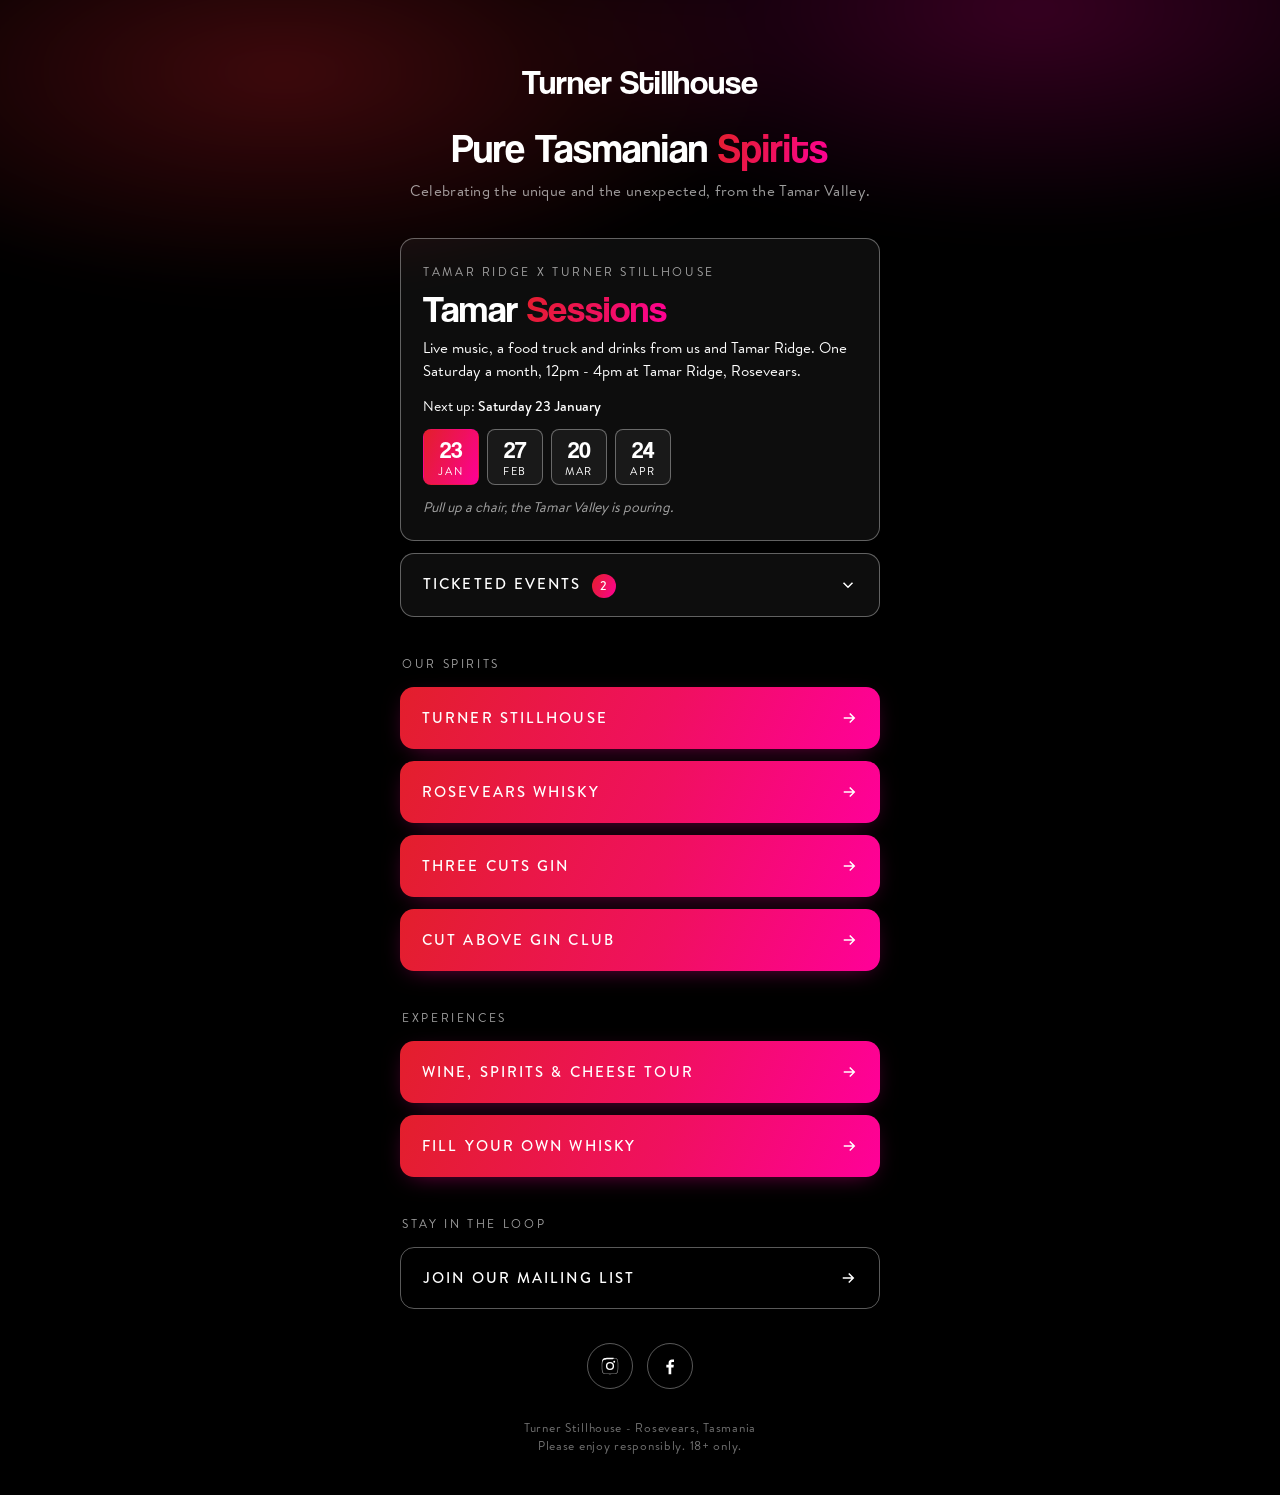
==== commit c0ddcd9a: "Add Tamar Sessions section and BeerFest + Festivale stallholder events Co-Authored-By: Claude Opus 5" ====
--- a/index.html
+++ b/index.html
@@ -45,9 +45,10 @@
   </header>
 
   <nav class="links" aria-label="Turner Stillhouse links">
-    <!-- Events + promos come from shared/hub.js -->
+    <!-- Tamar Sessions, promos + events come from shared/hub.js -->
+    <div data-hub="sessions"></div>
+    <div data-hub="promos"></div>
     <div data-hub="events" data-title="Ticketed Events"></div>
-    <div data-hub="promos"></div>
 
     <p class="label">Our Spirits</p>
     <a class="btn" href="https://turnerstillhouse.com/" target="_blank" rel="noopener"><span>Turner Stillhouse</span><svg class="arrow" viewBox="0 0 24 24" fill="none" stroke="currentColor" stroke-width="2" aria-hidden="true"><path d="M5 12h14M13 6l6 6-6 6"/></svg></a>
--- a/shared/hub.css
+++ b/shared/hub.css
@@ -50,7 +50,7 @@
 .events summary:hover { background: var(--card); }
 .events summary:focus-visible { outline: 2px solid var(--fg); outline-offset: -2px; }
 .count { display: inline-grid; place-items: center; min-width: 24px; height: 24px; padding: 0 7px; margin-left: 10px; border-radius: 99px; background: var(--chip-bg); color: var(--chip-fg); font-size: 12px; letter-spacing: 0; vertical-align: middle; }
-.chev { flex: none; width: 18px; height: 18px; transition: transform .3s ease; }
+.chev { flex: 0 0 18px; width: 18px; height: 18px; overflow: visible; transition: transform .3s ease; }
 .events[open] .chev { transform: rotate(180deg); }
 .event-list { display: grid; gap: 10px; padding: 4px 12px 12px; }
 .event { display: grid; grid-template-columns: 58px 1fr auto; align-items: center; gap: 14px; padding: 12px; border-radius: 10px; background: var(--card); transition: background .25s ease, transform .2s ease; }
@@ -83,6 +83,16 @@
 .fine { margin-top: 14px; font-size: 12px; line-height: 1.45; color: var(--muted); }
 .sign { margin-top: 12px; font-size: 14px; font-style: italic; color: var(--muted); }
 
+/* Stallholder tag on events */
+.ev-tag { display: block; font-style: normal; font-size: 10px; font-weight: 500; letter-spacing: .18em; text-transform: uppercase; color: var(--muted); margin-bottom: 3px; }
+
+/* Tamar Sessions */
+.sess-next { margin-top: 14px; font-size: 14px; }
+.sess-next b { font-weight: 500; }
+.sess-dates { list-style: none; display: flex; flex-wrap: wrap; gap: 8px; margin-top: 12px; }
+.sess-dates .date { width: 56px; height: 56px; background: var(--card); color: var(--fg); border: 1px solid var(--line); }
+.sess-dates .next .date { background: var(--chip-bg); color: var(--chip-fg); border-color: transparent; }
+
 .social { display: flex; justify-content: center; gap: 14px; margin-top: 34px; }
 .social a { display: grid; place-items: center; width: 46px; height: 46px; border-radius: 50%; border: 1px solid var(--line); transition: background .25s ease, color .25s ease; }
 .social a:hover, .social a:focus-visible { background: var(--grad); color: var(--btn-fg); border-color: transparent; }
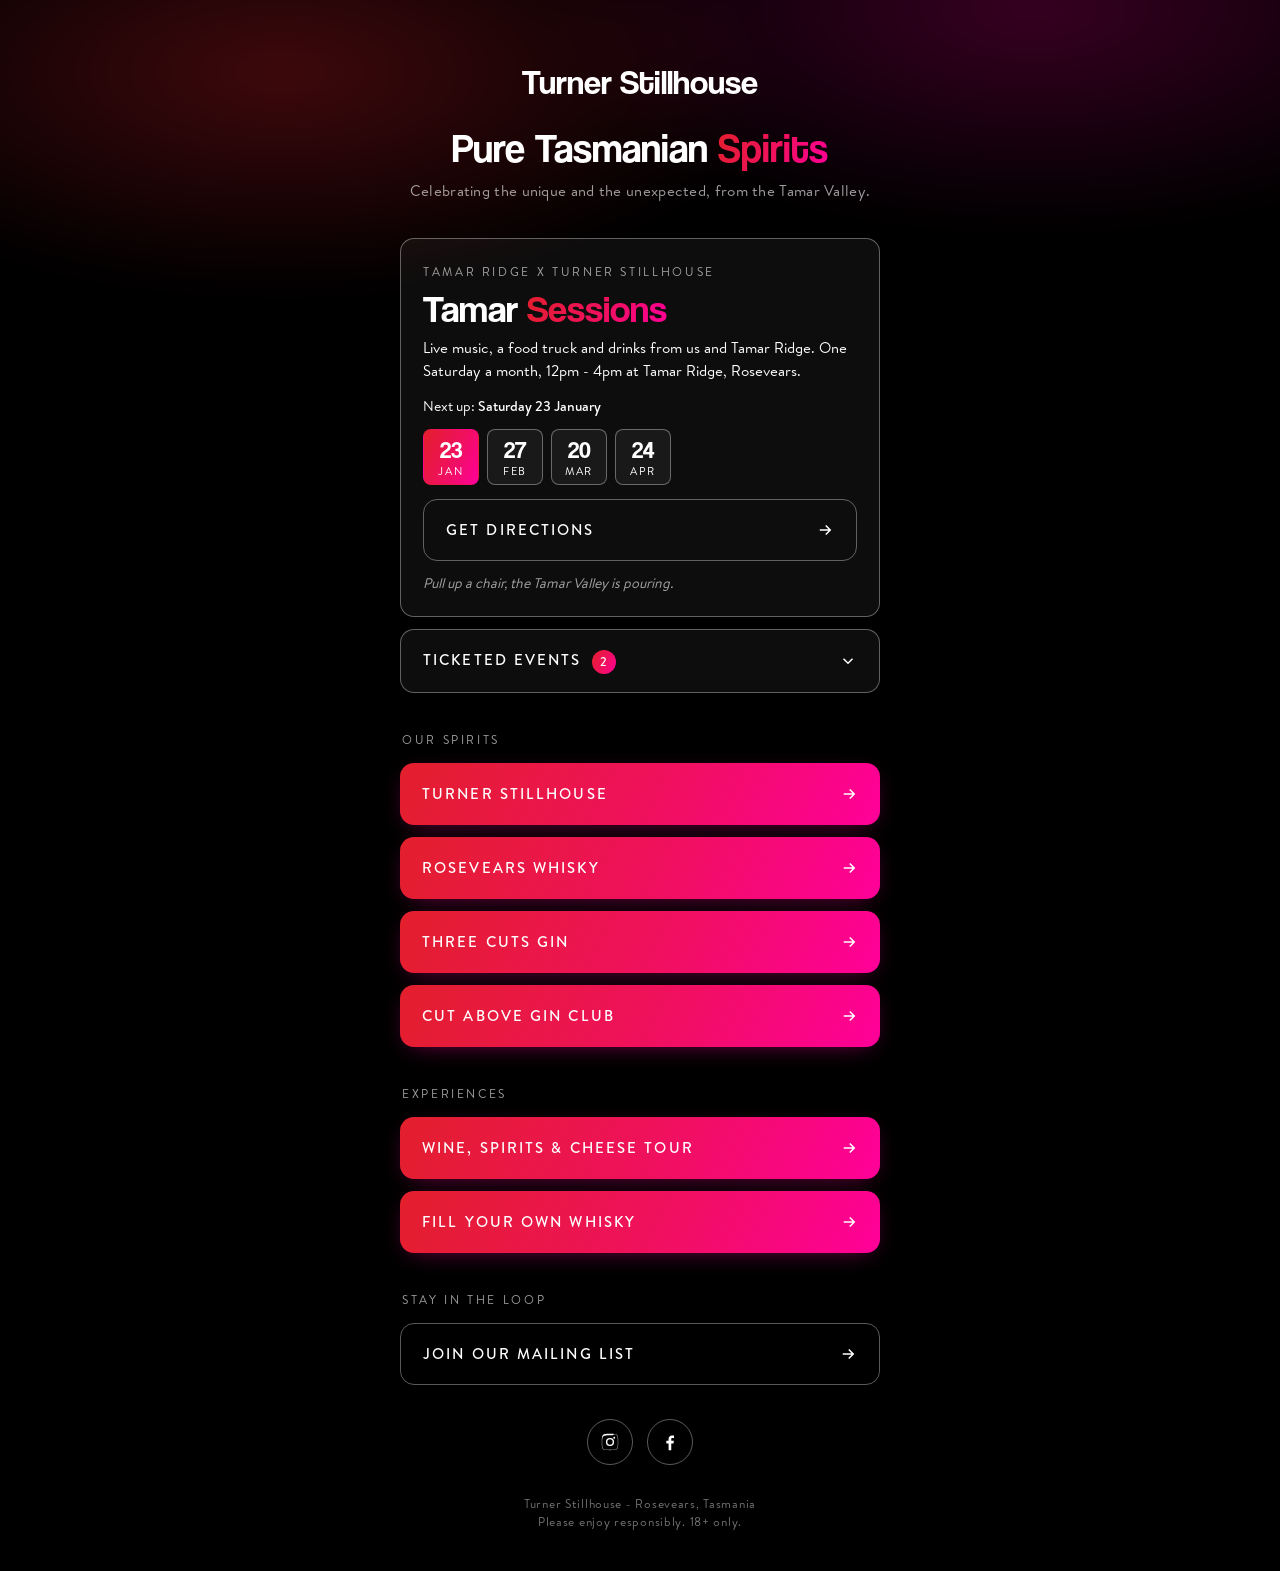
==== commit 0ea324ae: "Add Get Directions link to Tamar Sessions Co-Authored-By: Claude Opus 5.5 <noreply@anthropic.com> Cl" ====
--- a/index.html
+++ b/index.html
@@ -9,7 +9,7 @@
 <meta property="og:title" content="Turner Stillhouse">
 <meta property="og:description" content="Pure Tasmanian spirits that celebrate the unique and the unexpected.">
 <link rel="icon" href="https://turnerstillhouse.com/wp-content/uploads/2025/04/logo-header.svg">
-<link rel="stylesheet" href="shared/hub.css">
+<link rel="stylesheet" href="shared/hub.css?v=20261123b">
 <style>
   @font-face { font-family: "Coolvetica"; src: local("Coolvetica"), local("Coolvetica Rg"), url("fonts/coolvetica.woff2") format("woff2"); font-weight: 400; font-display: swap; }
   @font-face { font-family: "Brandon"; src: url("fonts/brandon-regular.woff2") format("woff2"); font-weight: 400; font-display: swap; }
@@ -71,6 +71,6 @@
 
   <footer>Turner Stillhouse - Rosevears, Tasmania<br>Please enjoy responsibly. 18+ only.</footer>
 </main>
-<script src="shared/hub.js"></script>
+<script src="shared/hub.js?v=20261123b"></script>
 </body>
 </html>
